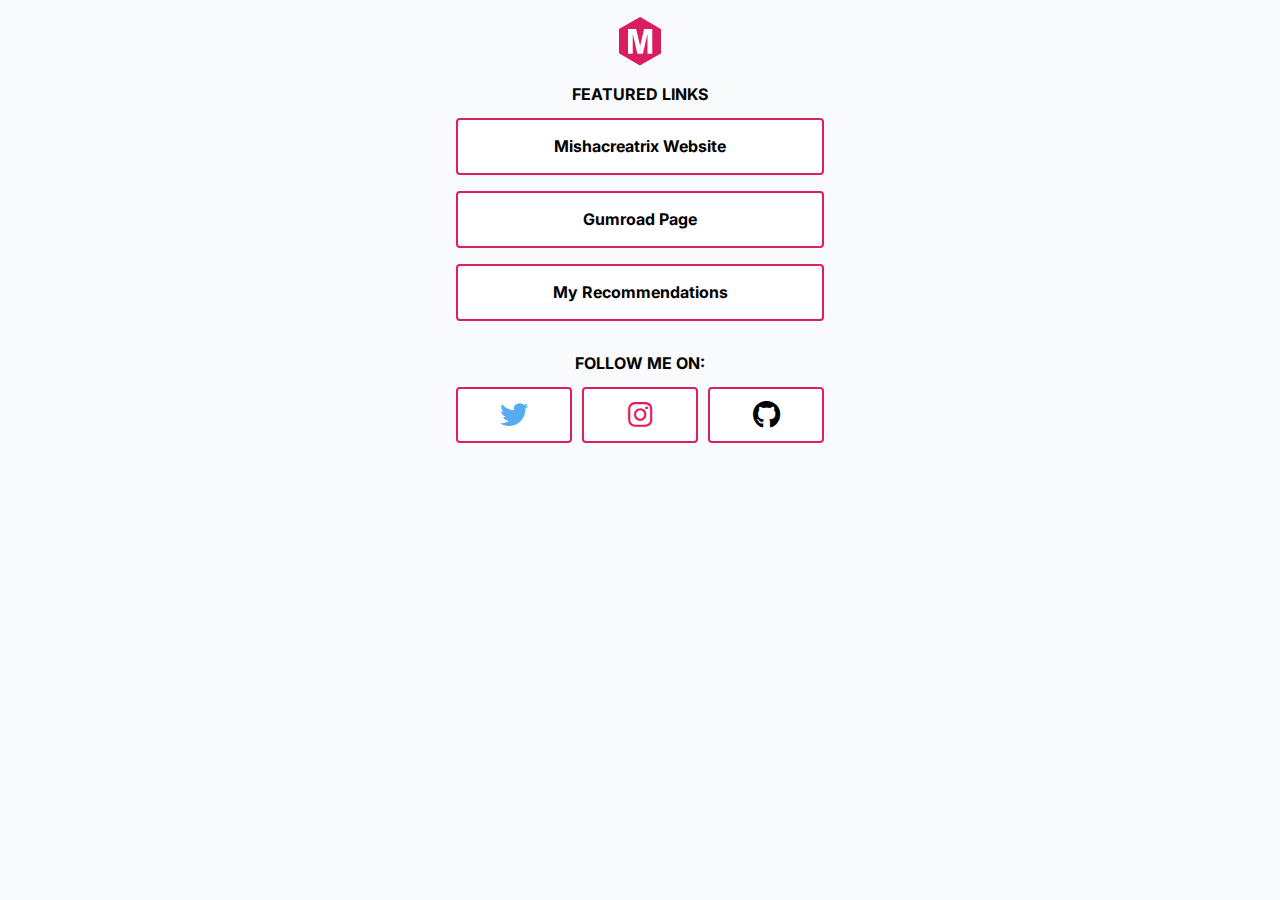
==== links/index.html @ dae69513 "init" ====
<!DOCTYPE html>
<html lang="en">
<head>
    <meta charset="UTF-8">
    <meta http-equiv="X-UA-Compatible" content="IE=edge">
    <meta name="viewport" content="width=device-width, initial-scale=1.0">
    <link rel="preconnect" href="https://fonts.gstatic.com">
    <link href="https://fonts.googleapis.com/css2?family=Inter:wght@300;400;700&display=swap" rel="stylesheet">
    <link rel="stylesheet" href="style.css">
    <link rel="stylesheet" href="https://cdnjs.cloudflare.com/ajax/libs/font-awesome/5.15.2/css/all.min.css">

    <title>Links | Mishacreatrix</title>
</head>
<body>
    <div class="container">
        <img class="logo" src="./img/mishacreatrix-logo.png" alt="Mishacreatrix Logo">

        <h2>Featured Links</h2>
        <div class="featured">
            <a href="#" target="_blank" rel="noopener noreferrer">Mishacreatrix Website</a>
            <a href="#" target="_blank" rel="noopener noreferrer">Gumroad Page</a>
            <a href="#" target="_blank" rel="noopener noreferrer">My Recommendations</a>    
        </div>
        
        <h2>Follow Me On:</h2>
        <div class="social-media">
            <a href="#" target="_blank" rel="noopener noreferrer"><i class="fab fa-twitter"></i></a>
            <a href="#" target="_blank" rel="noopener noreferrer"><i class="fab fa-instagram"></i></a>
            <a href="#" target="_blank" rel="noopener noreferrer"><i class="fab fa-github"></i></a>
        </div>
    </div>
    
</body>
</html>
---- links/style.css ----
html {
    font-size: 100%;
    box-sizing: border-box;
}

*, *::before, *::after {
    box-sizing: inherit;
}

body {
    margin: 0px;
    padding: 0px;
    line-height: 1.3;
    font-family: 'Inter', sans-serif;
    min-height: 100vh;
    text-align: center;
    background-color: #f8fafc;
}

.container {
    max-width: 400px;
    margin: 0 auto;
}

.logo {
    margin-top: 1rem;
}

.featured {
    margin-bottom: 2rem;
}

h2 {
    font-size: 1rem;
    text-transform: uppercase;
}

a {
    display: block;
    color:black;
    text-decoration:none;
    font-weight:bold;
    background-color: #ffffff;
    border:2px solid #DB1F5F;
    border-radius: 4px;
    transition: all 200ms ease-in-out;
}

a:hover {
    transform: translateY(-1px);
    -webkit-box-shadow: 0px 4px 5px rgb(0 0 0 / 10%);
    -moz-box-shadow: 0px 4px 5px rgba(0,0,0,0.1);
    box-shadow: 0px 4px 5px rgb(0 0 0 / 10%);
}

.featured a {
    margin: 0rem 1rem 1rem 1rem;
    margin-bottom: 1rem;
    padding: 1rem 2rem;
}

.social-media {
    display: flex;
    justify-content: space-between;
    margin-left: 1rem;
    margin-right: 1rem;
}

.social-media a {
    flex: 1;
    padding: 0.5rem 1rem;
    font-size: 1.75rem;    
    margin-right: 10px;
}

.social-media a:last-child {
    margin-right: 0px;
}

.social-media a .fa-twitter {
    color:#55acee;
}

.social-media .fa-instagram {
    color: #DB1F5F;
}
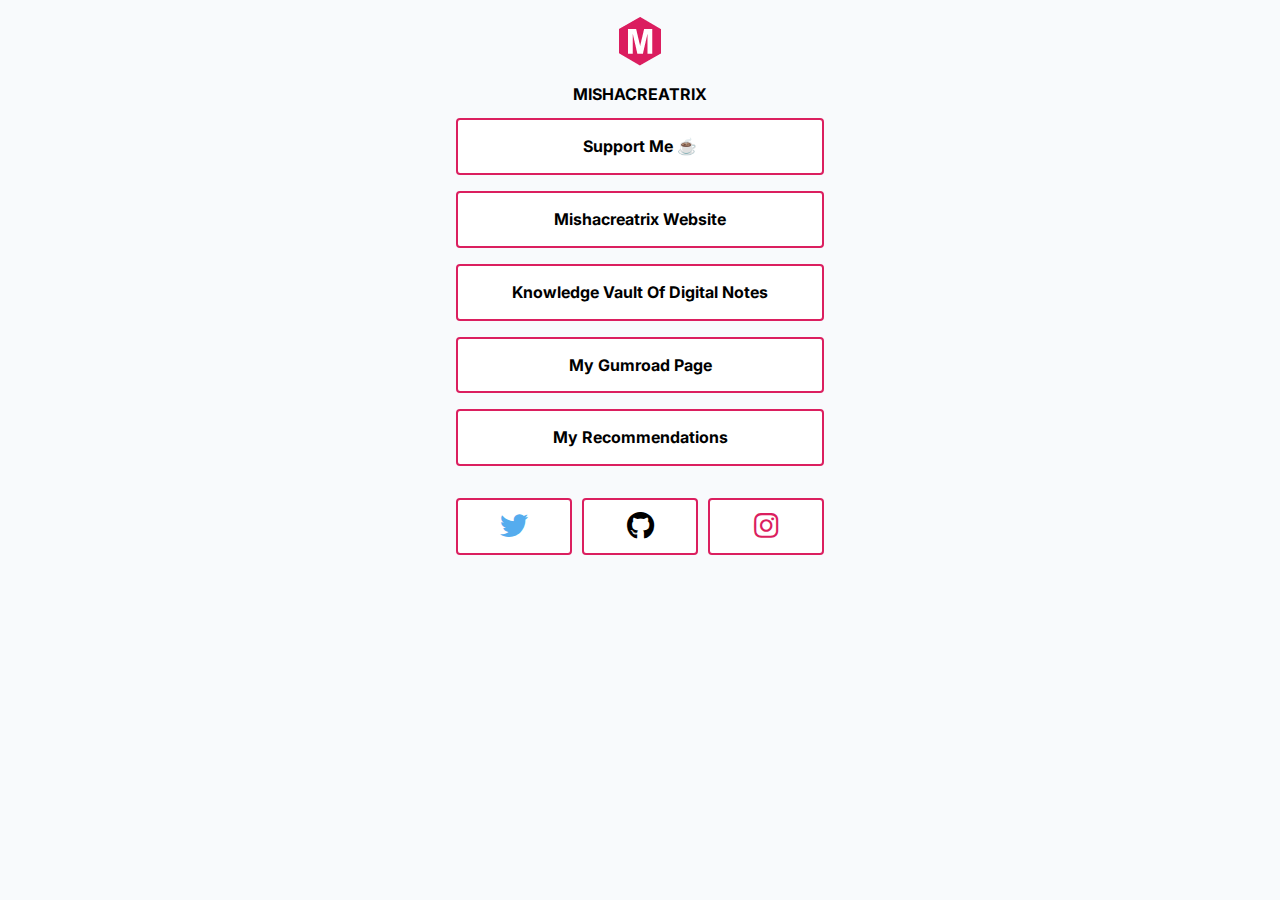
==== commit 05bc0883: "adding buy me a coffee link" ====
--- a/links/index.html
+++ b/links/index.html
@@ -8,6 +8,7 @@
     <link href="https://fonts.googleapis.com/css2?family=Inter:wght@300;400;700&display=swap" rel="stylesheet">
     <link rel="stylesheet" href="style.css">
     <link rel="stylesheet" href="https://cdnjs.cloudflare.com/ajax/libs/font-awesome/5.15.2/css/all.min.css">
+    <link rel="icon" href="./img/favicon.ico" type="image/x-icon">
 
     <title>Links | Mishacreatrix</title>
 </head>
@@ -15,18 +16,19 @@
     <div class="container">
         <img class="logo" src="./img/mishacreatrix-logo.png" alt="Mishacreatrix Logo">
 
-        <h2>Featured Links</h2>
+        <h2>Mishacreatrix</h2>
         <div class="featured">
-            <a href="#" target="_blank" rel="noopener noreferrer">Mishacreatrix Website</a>
-            <a href="#" target="_blank" rel="noopener noreferrer">Gumroad Page</a>
-            <a href="#" target="_blank" rel="noopener noreferrer">My Recommendations</a>    
+            <a class="button" href="https://www.buymeacoffee.com/mishacreatrix" target="_blank" rel="noopener noreferrer">Support Me ☕</a>
+            <a class="button" href="https://mishacreatrix.com/" target="_blank" rel="noopener noreferrer">Mishacreatrix Website</a>
+            <a class="button" href="https://gum.co/digital-notes" target="_blank" rel="noopener noreferrer">Knowledge Vault Of Digital Notes</a>
+            <a class="button" href="https://gumroad.com/mishacreatrix" target="_blank" rel="noopener noreferrer">My Gumroad Page</a>
+            <a class="button" href="https://www.mishacreatrix.com/recommendations" target="_blank" rel="noopener noreferrer">My Recommendations</a>    
         </div>
-        
-        <h2>Follow Me On:</h2>
+    
         <div class="social-media">
-            <a href="#" target="_blank" rel="noopener noreferrer"><i class="fab fa-twitter"></i></a>
-            <a href="#" target="_blank" rel="noopener noreferrer"><i class="fab fa-instagram"></i></a>
-            <a href="#" target="_blank" rel="noopener noreferrer"><i class="fab fa-github"></i></a>
+            <a href="https://twitter.com/MishaCreatrix" target="_blank" rel="noopener noreferrer"><i class="fab fa-twitter"></i></a>
+            <a href="https://github.com/mishacreatrix" target="_blank" rel="noopener noreferrer"><i class="fab fa-github"></i></a>
+            <a href="https://www.instagram.com/mishacreatrix/" target="_blank" rel="noopener noreferrer"><i class="fab fa-instagram"></i></a>
         </div>
     </div>
     
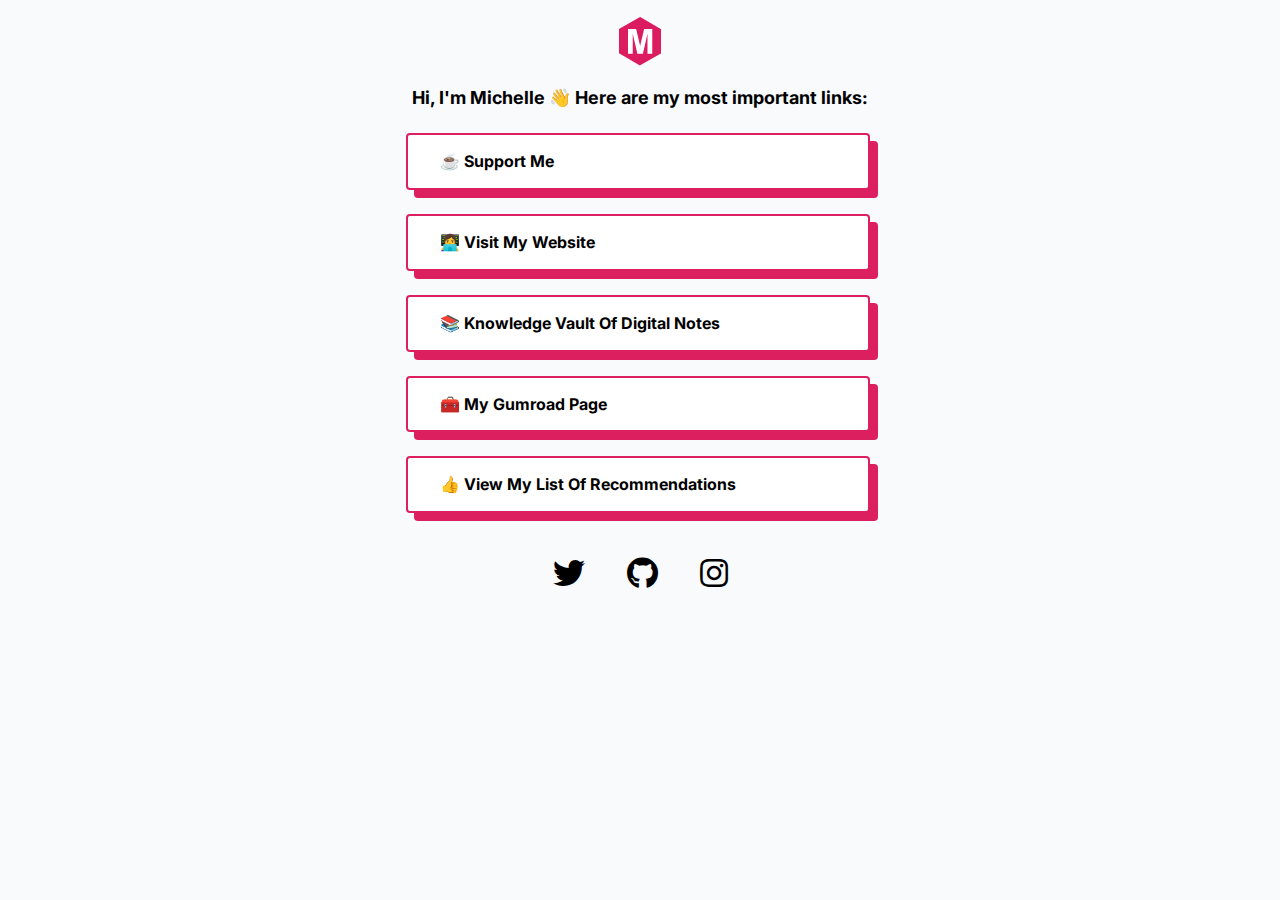
==== commit d8d5bc3d: "updates 20210423" ====
--- a/links/index.html
+++ b/links/index.html
@@ -8,6 +8,7 @@
     <link href="https://fonts.googleapis.com/css2?family=Inter:wght@300;400;700&display=swap" rel="stylesheet">
     <link rel="stylesheet" href="style.css">
     <link rel="stylesheet" href="https://cdnjs.cloudflare.com/ajax/libs/font-awesome/5.15.2/css/all.min.css">
+
     <link rel="icon" href="./img/favicon.ico" type="image/x-icon">
 
     <title>Links | Mishacreatrix</title>
@@ -16,13 +17,13 @@
     <div class="container">
         <img class="logo" src="./img/mishacreatrix-logo.png" alt="Mishacreatrix Logo">
 
-        <h2>Mishacreatrix</h2>
+        <h2>Hi, I'm Michelle 👋 Here are my most important links:</h2>
         <div class="featured">
-            <a class="button" href="https://www.buymeacoffee.com/mishacreatrix" target="_blank" rel="noopener noreferrer">Support Me ☕</a>
-            <a class="button" href="https://mishacreatrix.com/" target="_blank" rel="noopener noreferrer">Mishacreatrix Website</a>
-            <a class="button" href="https://gum.co/digital-notes" target="_blank" rel="noopener noreferrer">Knowledge Vault Of Digital Notes</a>
-            <a class="button" href="https://gumroad.com/mishacreatrix" target="_blank" rel="noopener noreferrer">My Gumroad Page</a>
-            <a class="button" href="https://www.mishacreatrix.com/recommendations" target="_blank" rel="noopener noreferrer">My Recommendations</a>    
+            <a class="button" href="https://www.buymeacoffee.com/mishacreatrix" target="_blank" rel="noopener noreferrer"><span>☕</span> Support Me</a>
+            <a class="button" href="https://mishacreatrix.com/" target="_blank" rel="noopener noreferrer"><span>👩‍💻</span> Visit My Website</a>
+            <a class="button" href="https://gum.co/digital-notes" target="_blank" rel="noopener noreferrer"><span>📚</span> Knowledge Vault Of Digital Notes</a>
+            <a class="button" href="https://gumroad.com/mishacreatrix" target="_blank" rel="noopener noreferrer"><span>🧰</span> My Gumroad Page</a>
+            <a class="button" href="https://www.mishacreatrix.com/recommendations" target="_blank" rel="noopener noreferrer"><span>👍</span> View My List Of Recommendations</a>    
         </div>
     
         <div class="social-media">
--- a/links/style.css
+++ b/links/style.css
@@ -18,7 +18,7 @@
 }
 
 .container {
-    max-width: 400px;
+    max-width: 31.25rem;
     margin: 0 auto;
 }
 
@@ -26,62 +26,59 @@
     margin-top: 1rem;
 }
 
+h2 {
+    font-size: 1.125rem;
+    margin-bottom: 1.5rem;
+}
+
 .featured {
     margin-bottom: 2rem;
+    margin-right: 0.25rem;
 }
 
-h2 {
-    font-size: 1rem;
-    text-transform: uppercase;
-}
-
-a {
+.button {
     display: block;
     color:black;
     text-decoration:none;
     font-weight:bold;
     background-color: #ffffff;
-    border:2px solid #DB1F5F;
+    border: 2px solid #DB1F5F;
     border-radius: 4px;
     transition: all 200ms ease-in-out;
+    box-shadow: 8px 8px 0px 0px #DB1F5F;
+    text-align: left;
 }
 
-a:hover {
-    transform: translateY(-1px);
-    -webkit-box-shadow: 0px 4px 5px rgb(0 0 0 / 10%);
-    -moz-box-shadow: 0px 4px 5px rgba(0,0,0,0.1);
-    box-shadow: 0px 4px 5px rgb(0 0 0 / 10%);
+.button:hover {
+    transform: translate(4px, 4px);
+    box-shadow: 4px 4px 0px 0px #DB1F5F;
 }
 
 .featured a {
     margin: 0rem 1rem 1rem 1rem;
-    margin-bottom: 1rem;
+    margin-bottom: 1.5rem;
     padding: 1rem 2rem;
 }
 
 .social-media {
     display: flex;
-    justify-content: space-between;
     margin-left: 1rem;
     margin-right: 1rem;
+    justify-content: center;
 }
 
 .social-media a {
-    flex: 1;
     padding: 0.5rem 1rem;
-    font-size: 1.75rem;    
-    margin-right: 10px;
+    font-size: 2rem;    
+    margin-right: 0.625rem;
+    color: #000000;
+    transition: all 200ms ease-in-out;
+}
+
+.social-media a:hover {
+    transform: scale(1.075);
 }
 
 .social-media a:last-child {
     margin-right: 0px;
 }
-
-.social-media a .fa-twitter {
-    color:#55acee;
-}
-
-.social-media .fa-instagram {
-    color: #DB1F5F;
-}
-
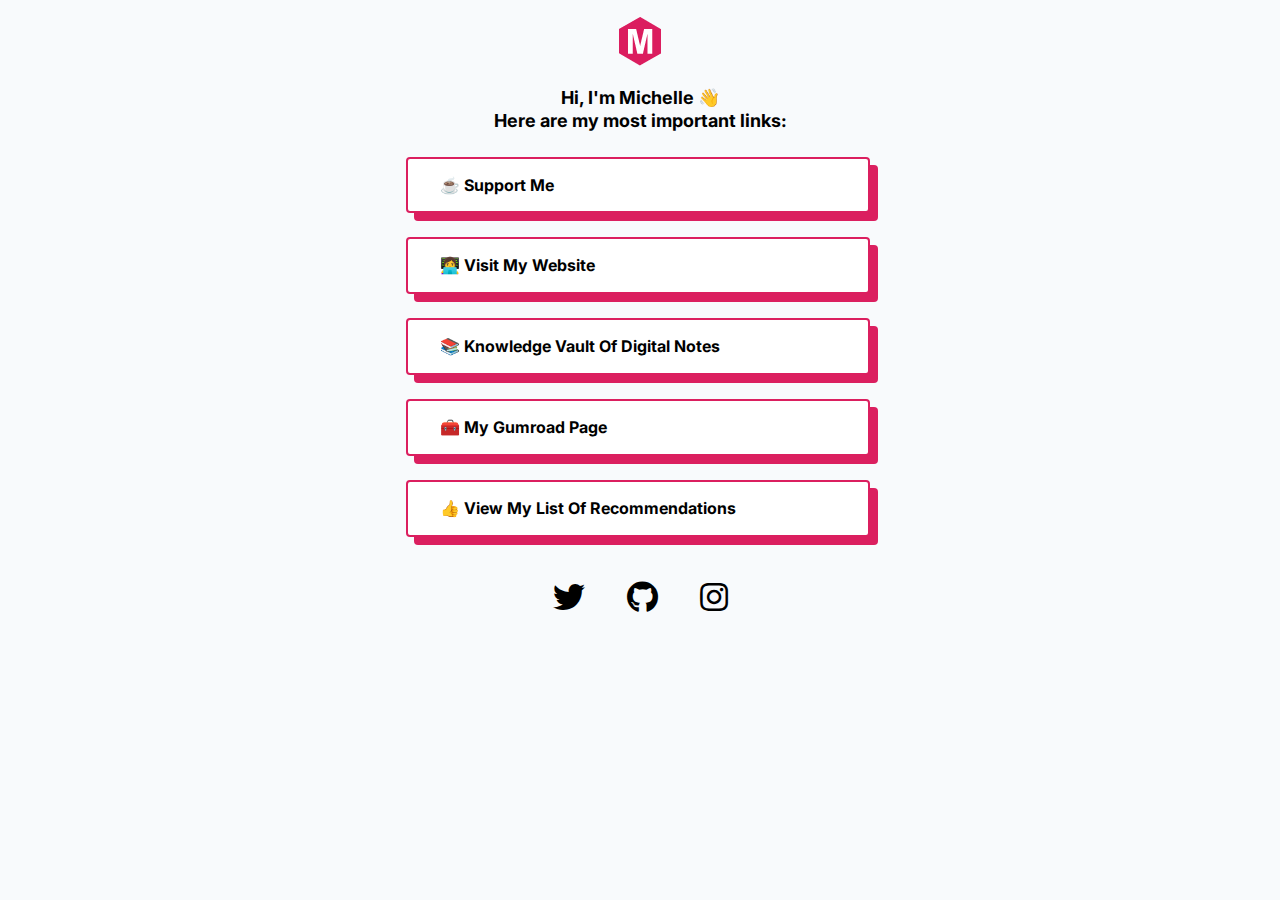
==== commit bf6ca9a4: "fixing copy for mobile" ====
--- a/links/index.html
+++ b/links/index.html
@@ -17,7 +17,7 @@
     <div class="container">
         <img class="logo" src="./img/mishacreatrix-logo.png" alt="Mishacreatrix Logo">
 
-        <h2>Hi, I'm Michelle 👋 Here are my most important links:</h2>
+        <h2>Hi, I'm Michelle 👋 <br> Here are my most important links:</h2>
         <div class="featured">
             <a class="button" href="https://www.buymeacoffee.com/mishacreatrix" target="_blank" rel="noopener noreferrer"><span>☕</span> Support Me</a>
             <a class="button" href="https://mishacreatrix.com/" target="_blank" rel="noopener noreferrer"><span>👩‍💻</span> Visit My Website</a>
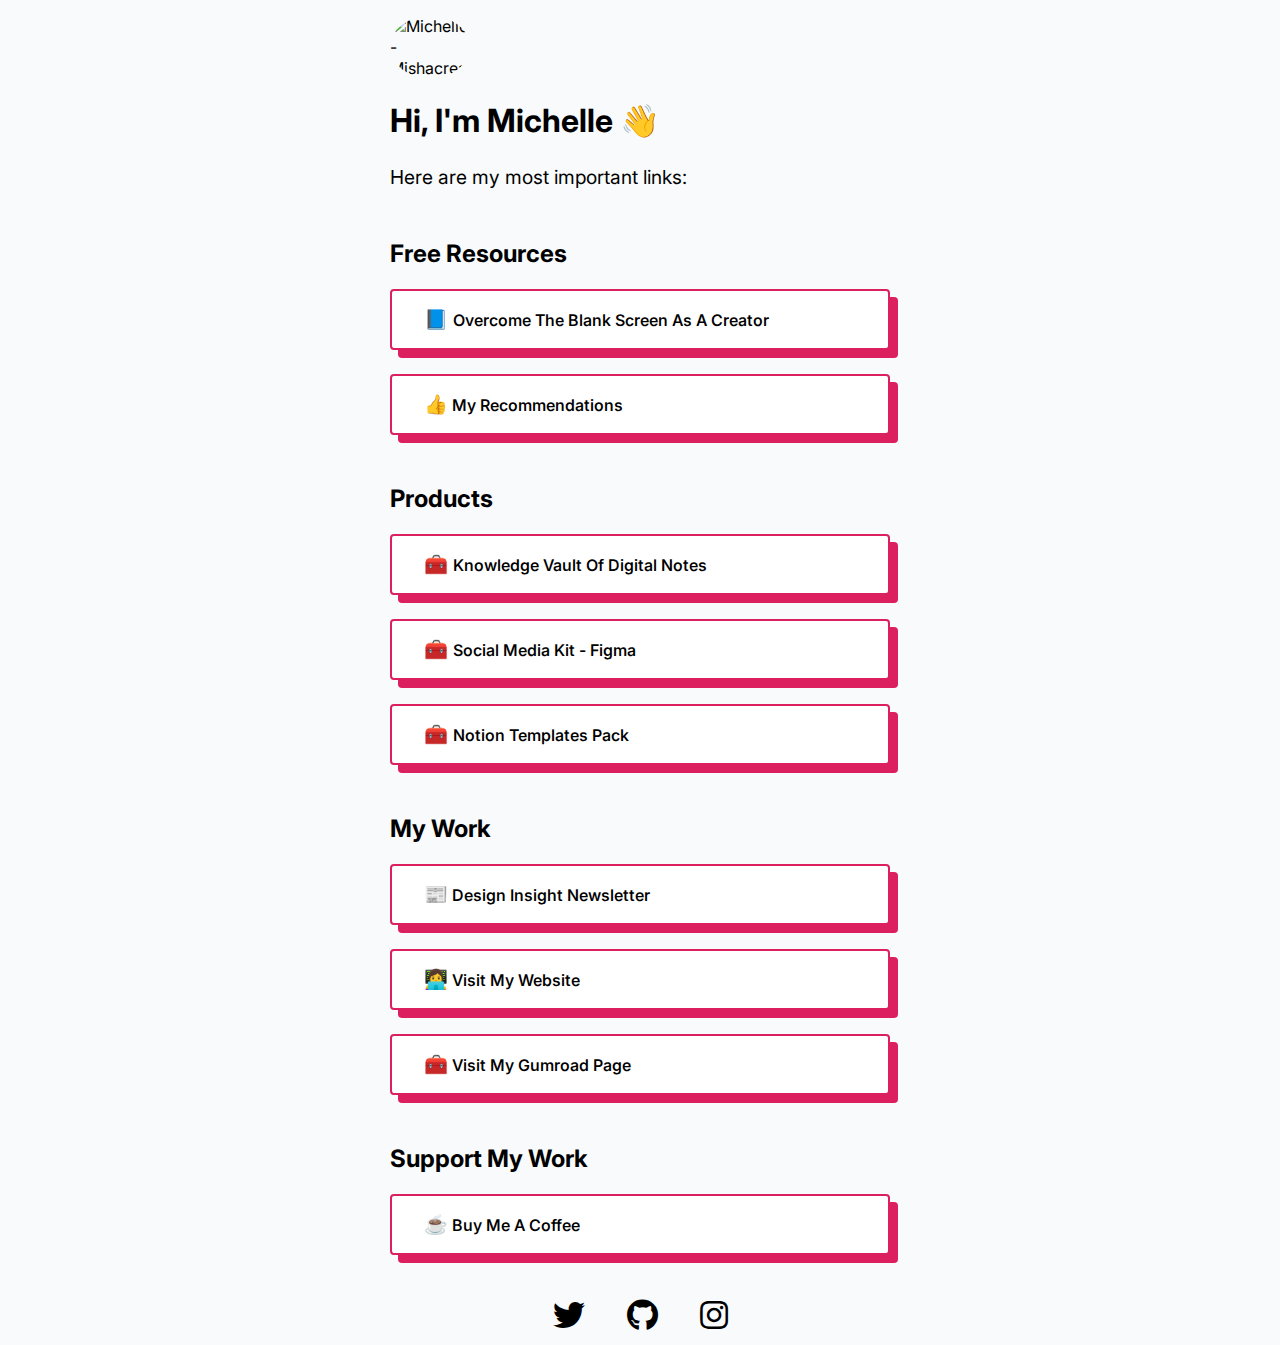
==== commit 8b800bab: "design overhaul to add more links and re-structure" ====
--- a/links/index.html
+++ b/links/index.html
@@ -15,15 +15,41 @@
 </head>
 <body>
     <div class="container">
-        <img class="logo" src="./img/mishacreatrix-logo.png" alt="Mishacreatrix Logo">
+        <img class="logo" src="./img/michelle-photo.png" alt="Michelle - Mishacreatrix">
 
-        <h2>Hi, I'm Michelle 👋 <br> Here are my most important links:</h2>
-        <div class="featured">
-            <a class="button" href="https://www.buymeacoffee.com/mishacreatrix" target="_blank" rel="noopener noreferrer"><span>☕</span> Support Me</a>
+        <h1>Hi, I'm Michelle 👋</h1> 
+        <span class="subtitle">Here are my most important links:</span>
+
+        <div class="grouping">
+            <h2>Free Resources</h2>
+
+            <a class="button" href="https://gum.co/blank-screen" target="_blank" rel="noopener noreferrer"><span>📘 </span>Overcome The Blank Screen As A Creator</a>
+
+            <a class="button" href="https://www.mishacreatrix.com/recommendations" target="_blank" rel="noopener noreferrer"><span>👍</span> My Recommendations</a>   
+        </div>
+        
+        <div class="grouping">
+            <h2>Products</h2>
+
+            <a class="button" href="https://gum.co/digital-notes" target="_blank" rel="noopener noreferrer"><span>🧰 </span> Knowledge Vault Of Digital Notes</a>
+
+            <a class="button" href="https://gum.co/social-media-kit" target="_blank" rel="noopener noreferrer"><span>🧰 </span> Social Media Kit - Figma</a>
+
+            <a class="button" href="https://gum.co/notion-templates" target="_blank" rel="noopener noreferrer"><span>🧰 </span> Notion Templates Pack</a>
+        </div>
+
+        <div class="grouping">
+            <h2>My Work</h2>
+            <a class="button" href="https://designinsight.substack.com/" target="_blank" rel="noopener noreferrer"><span>📰‍</span> Design Insight Newsletter</a>
+
             <a class="button" href="https://mishacreatrix.com/" target="_blank" rel="noopener noreferrer"><span>👩‍💻</span> Visit My Website</a>
-            <a class="button" href="https://gum.co/digital-notes" target="_blank" rel="noopener noreferrer"><span>📚</span> Knowledge Vault Of Digital Notes</a>
-            <a class="button" href="https://gumroad.com/mishacreatrix" target="_blank" rel="noopener noreferrer"><span>🧰</span> My Gumroad Page</a>
-            <a class="button" href="https://www.mishacreatrix.com/recommendations" target="_blank" rel="noopener noreferrer"><span>👍</span> View My List Of Recommendations</a>    
+
+            <a class="button" href="https://gumroad.com/mishacreatrix" target="_blank" rel="noopener noreferrer"><span>🧰</span> Visit My Gumroad Page</a>
+        </div>
+
+        <div class="grouping">
+            <h2>Support My Work</h2>           
+            <a class="button" href="https://www.buymeacoffee.com/mishacreatrix" target="_blank" rel="noopener noreferrer"><span>☕</span> Buy Me A Coffee</a>
         </div>
     
         <div class="social-media">
--- a/links/style.css
+++ b/links/style.css
@@ -13,7 +13,7 @@
     line-height: 1.3;
     font-family: 'Inter', sans-serif;
     min-height: 100vh;
-    text-align: center;
+    
     background-color: #f8fafc;
 }
 
@@ -22,25 +22,37 @@
     margin: 0 auto;
 }
 
+img {
+    max-width: 5rem;
+    border-radius: 50%;
+}
+
 .logo {
     margin-top: 1rem;
 }
 
-h2 {
-    font-size: 1.125rem;
+h1 {
+    font-size: 2rem;
     margin-bottom: 1.5rem;
 }
+span {
+    font-size: 1.2rem;
+}
 
-.featured {
+.grouping {
     margin-bottom: 2rem;
-    margin-right: 0.25rem;
+    margin-top: 3rem;
+}
+.grouping a {
+    margin-bottom: 1.5rem;
+    padding: 1rem 2rem;
 }
 
 .button {
     display: block;
     color:black;
     text-decoration:none;
-    font-weight:bold;
+    font-weight: 550;
     background-color: #ffffff;
     border: 2px solid #DB1F5F;
     border-radius: 4px;
@@ -54,11 +66,7 @@
     box-shadow: 4px 4px 0px 0px #DB1F5F;
 }
 
-.featured a {
-    margin: 0rem 1rem 1rem 1rem;
-    margin-bottom: 1.5rem;
-    padding: 1rem 2rem;
-}
+
 
 .social-media {
     display: flex;
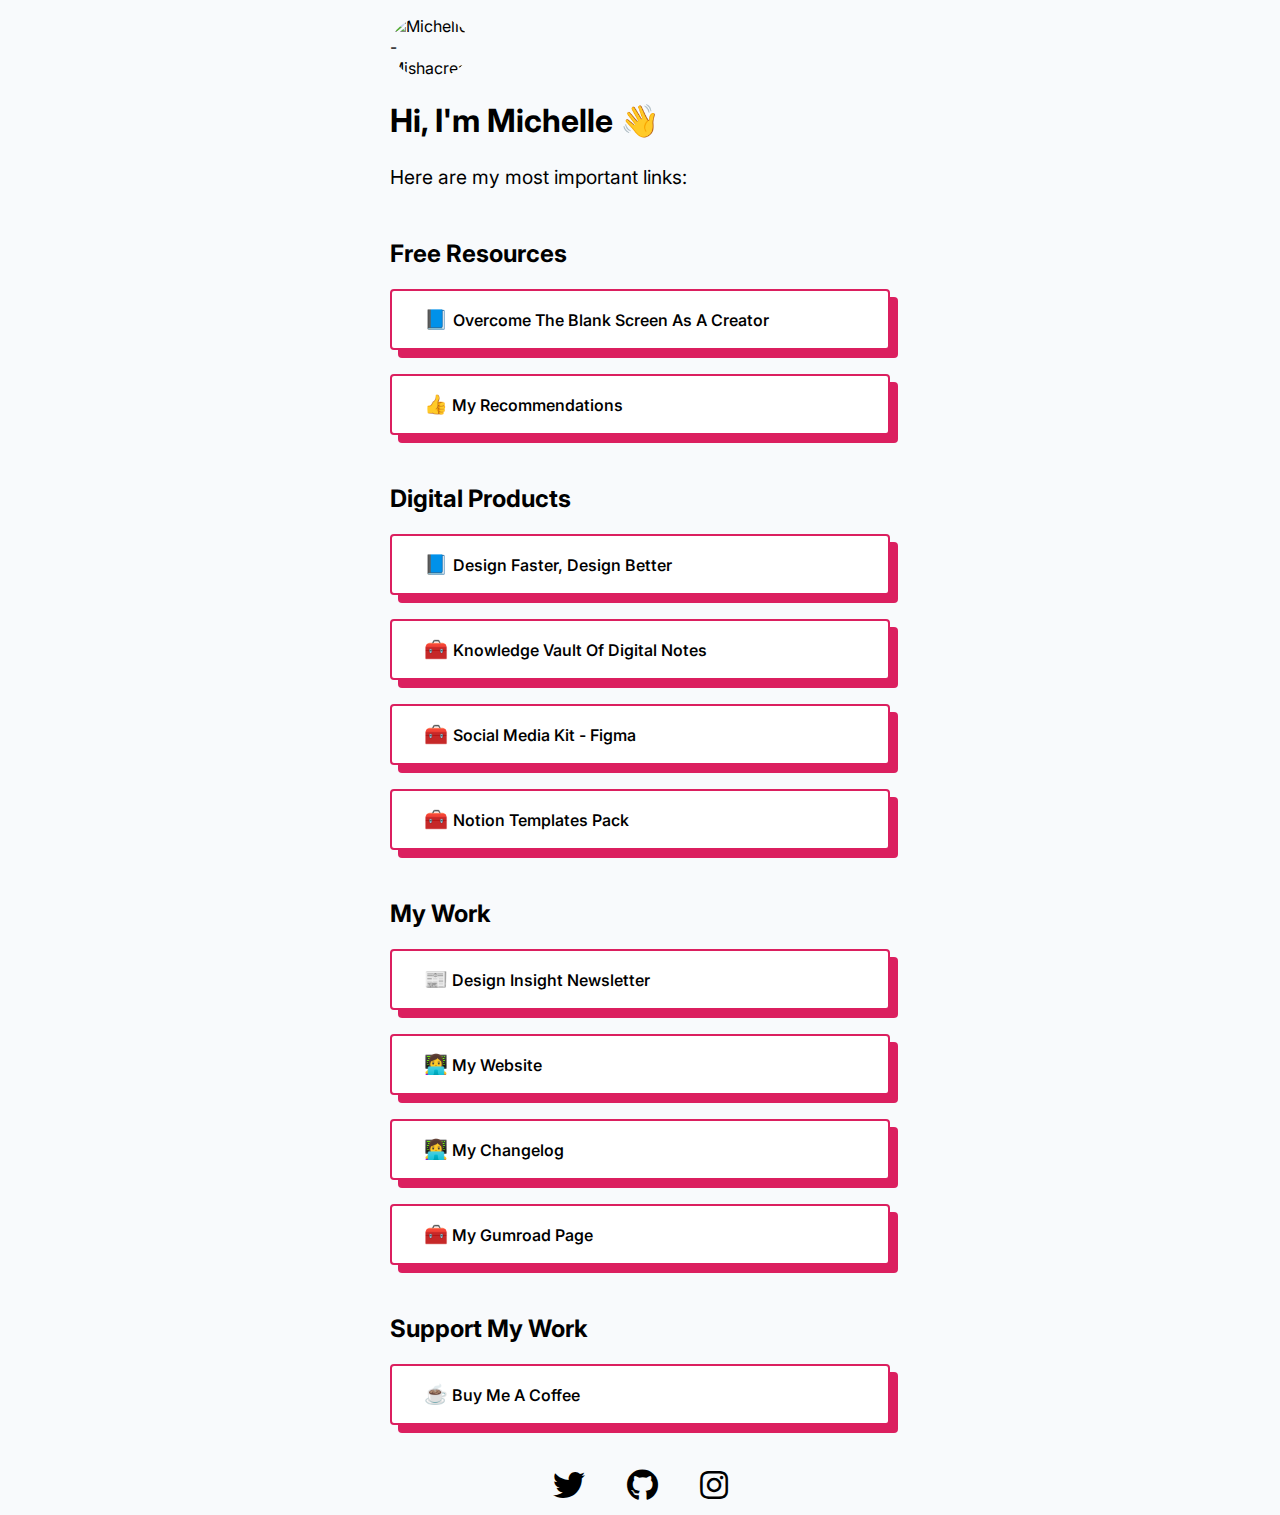
==== commit 1adfcd5c: "adding new eBook" ====
--- a/links/index.html
+++ b/links/index.html
@@ -29,7 +29,9 @@
         </div>
         
         <div class="grouping">
-            <h2>Products</h2>
+            <h2>Digital Products</h2>
+
+            <a class="button" href="https://mishacreatrix.gumroad.com/l/design-faster-design-better" target="_blank" rel="noopener noreferrer"><span>📘 </span>Design Faster, Design Better</a>
 
             <a class="button" href="https://gum.co/digital-notes" target="_blank" rel="noopener noreferrer"><span>🧰 </span> Knowledge Vault Of Digital Notes</a>
 
@@ -42,9 +44,11 @@
             <h2>My Work</h2>
             <a class="button" href="https://designinsight.substack.com/" target="_blank" rel="noopener noreferrer"><span>📰‍</span> Design Insight Newsletter</a>
 
-            <a class="button" href="https://mishacreatrix.com/" target="_blank" rel="noopener noreferrer"><span>👩‍💻</span> Visit My Website</a>
+            <a class="button" href="https://mishacreatrix.com/" target="_blank" rel="noopener noreferrer"><span>👩‍💻</span> My Website</a>
+            
+            <a class="button" href="https://mishacreatrix-changelog.netlify.app/" target="_blank" rel="noopener noreferrer"><span>👩‍💻‍</span> My Changelog</a>
 
-            <a class="button" href="https://gumroad.com/mishacreatrix" target="_blank" rel="noopener noreferrer"><span>🧰</span> Visit My Gumroad Page</a>
+            <a class="button" href="https://gumroad.com/mishacreatrix" target="_blank" rel="noopener noreferrer"><span>🧰</span> My Gumroad Page</a>
         </div>
 
         <div class="grouping">
